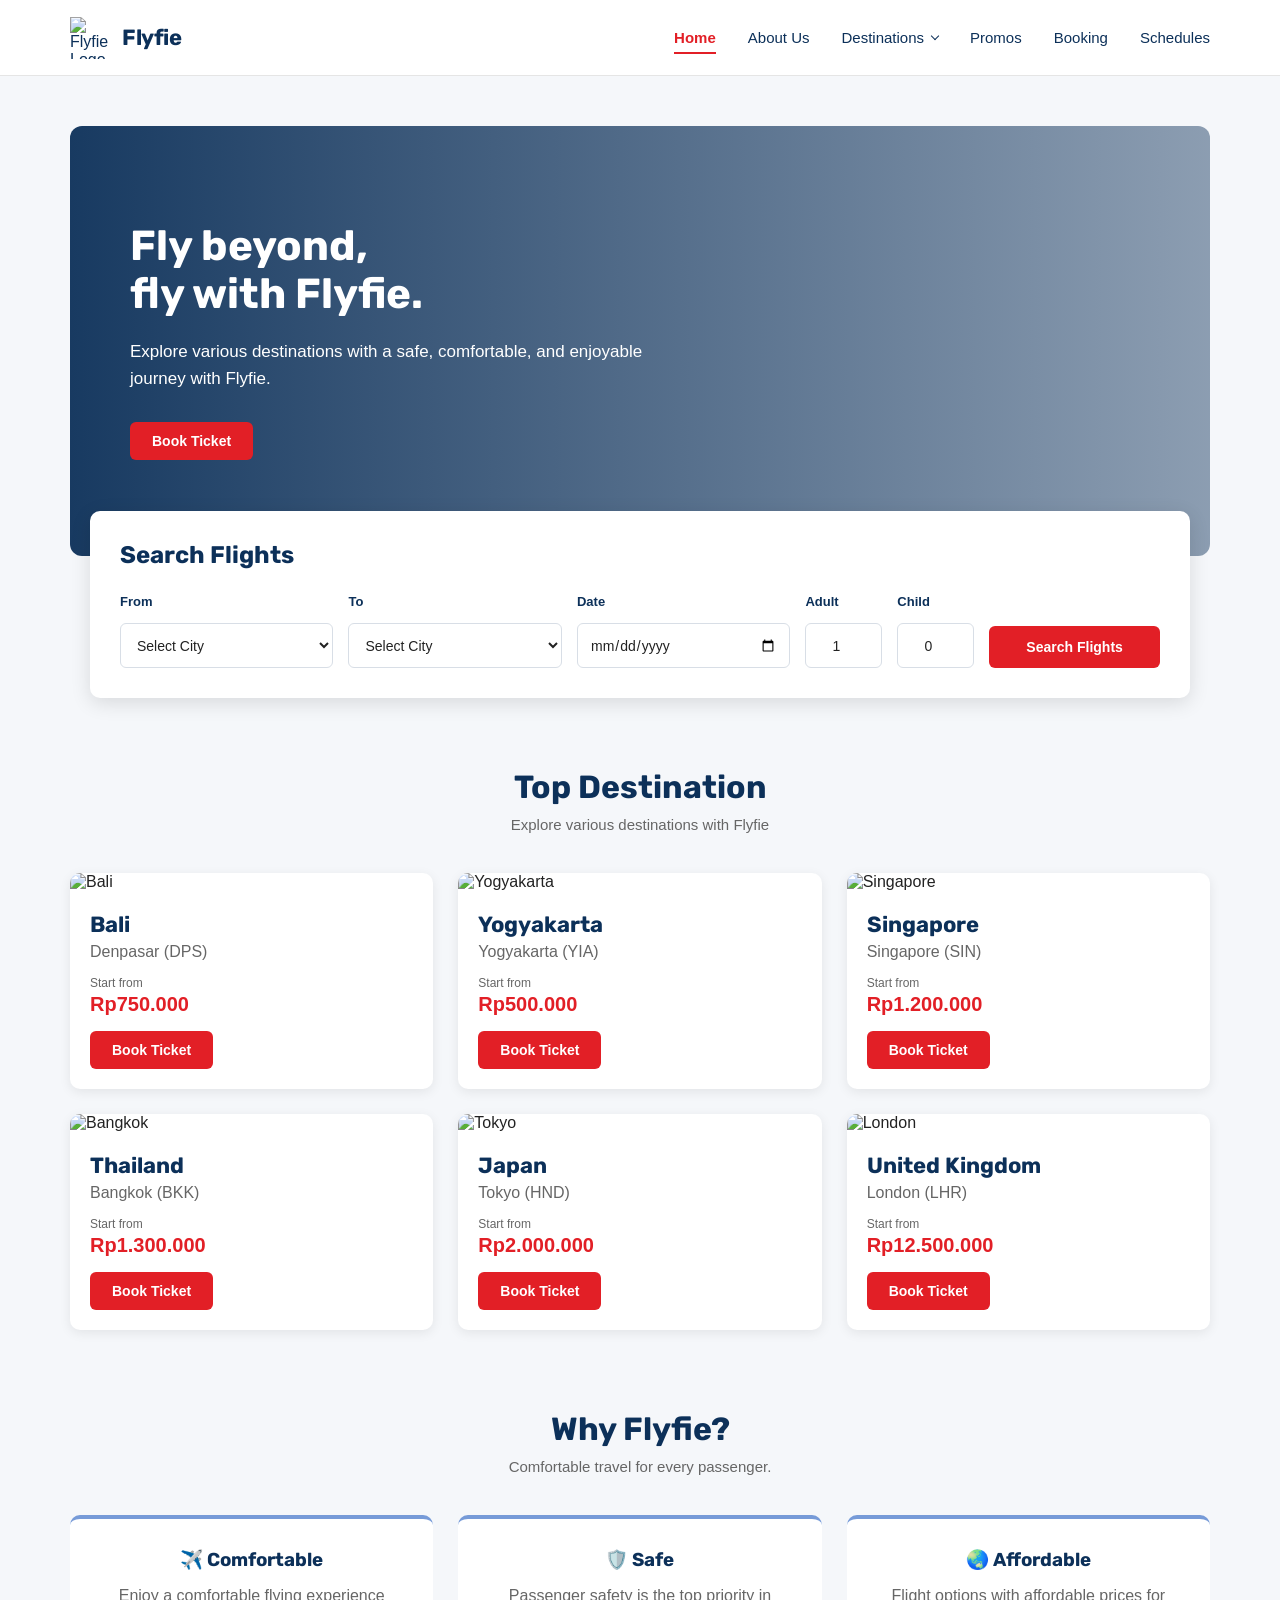
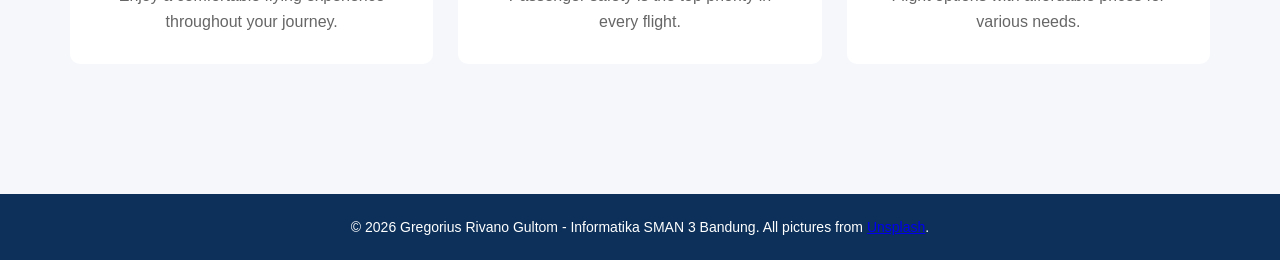
==== index.html @ b2cf72a3 "Add files via upload" ====
<!DOCTYPE html>
<html lang="en">
<head>
    <meta charset="UTF-8">
    <meta name="viewport" content="width=device-width, initial-scale=1.0">
    <title>Flyfie ∙ Your journey partner</title>
    <link rel="stylesheet" href="style.css">
    <link rel="icon" type="image/png" href="images/favicon.png">
</head>
<body>
    <header>
    <nav class="navbar">
        <a href="index.html" class="logo">
            <img src="images/logo.jpeg" alt="Flyfie Logo">
            <h1>Flyfie</h1>
        </a>
        <ul class="nav-links">
            <li>
                <a href="index.html" class="active">Home</a>
            </li>

            <li>
                <a href="profile.html">About Us</a>
            </li>

            <li class="dropdown">

        <a href="destinations.html">
            Destinations <span class="arrow"></span>
        </a>

        <ul class="dropdown-menu">
            <li>
                <a href="domestic.html">Domestic</a>
            </li>

            <li>
                <a href="international.html">International</a>
            </li>
        </ul>

            <li>
                <a href="promos.html">Promos</a>
            </li>

            <li>
                <a href="bookingform.html">Booking</a>
            </li>

            <li>
                <a href="schedule.html">Schedules</a>
            </li>
        </ul>
    </nav>
    </header>

    <main>
    <section class="hero">
        <div class="hero-text">
            <h2>Fly beyond,<br>fly with Flyfie.</h2>
            <p>Explore various destinations with a safe, comfortable, and enjoyable journey with Flyfie.</p>
            <a href="bookingform.html" class="btn">Book Ticket</a>
        </div>
    </section>

    <section class="booking-box">
        <h2>Search Flights</h2>
        <form>
            <div class="form-group">
                <label for="from">From</label>
                <select id="from">
                    <option value="">Select City</option>
                    <optgroup label="Domestic">
                        <option>BDO — Bandung</option>
                        <option>CGK — Jakarta</option>
                        <option>SUB — Surabaya</option>
                        <option>DPS — Denpasar</option>
                        <option>UPG — Makassar</option>
                        <option>KNO — Medan</option>
                        <option>BPN — Balikpapan</option>
                        <option>LOP — Lombok</option>
                        <option>PDG — Padang</option>
                    </optgroup>
                    <optgroup label="International">
                        <option>SIN — Singapore</option>
                        <option>KUL — Kuala Lumpur</option>
                        <option>BKK — Bangkok</option>
                        <option>HND — Tokyo</option>
                        <option>ICN — Seoul</option>
                        <option>SYD — Sydney</option>
                        <option>LHR — London</option>
                        <option>JFK — New York</option>
                        <option>DXB — Dubai</option>
                    </optgroup>
                </select>
            </div>
            <div class="form-group">
                <label for="to">To</label>
                <select id="to">
                    <option value="">Select City</option>
                    <optgroup label="Domestic">
                        <option>BDO — Bandung</option>
                        <option>CGK — Jakarta</option>
                        <option>SUB — Surabaya</option>
                        <option>DPS — Denpasar</option>
                        <option>UPG — Makassar</option>
                        <option>KNO — Medan</option>
                        <option>BPN — Balikpapan</option>
                        <option>LOP — Lombok</option>
                        <option>PDG — Padang</option>
                    </optgroup>
                    <optgroup label="International">
                        <option>SIN — Singapore</option>
                        <option>KUL — Kuala Lumpur</option>
                        <option>BKK — Bangkok</option>
                        <option>HND — Tokyo</option>
                        <option>ICN — Seoul</option>
                        <option>SYD — Sydney</option>
                        <option>LHR — London</option>
                        <option>JFK — New York</option>
                        <option>DXB — Dubai</option>
                    </optgroup>
                </select>
            </div>
            <div class="form-group">
            <label for="date">Date</label>
            <input type="date" id="date">
             </div>

            <div class="form-group passenger">
                <label for="adult">Adult</label>
                <input type="number" id="adult" value="1" min="1">
            </div>

            <div class="form-group passenger">
                <label for="child">Child</label>
                <input type="number" id="child" value="0" min="0">
            </div>

            <button type="submit" class="btn">
                Search Flights
            </button>

        </form>
    </section>

    <section class="destinations">

        <div class="page-title">
            <h2>Top Destination</h2>
            <p>Explore various destinations with Flyfie</p>
        </div>

        <div class="destination-grid">
            <div class="destination-card">
                <img src="images/denpasar.jpg" alt="Bali">
                <div class="card-content">
                    <h3>Bali</h3>
                    <p>Denpasar (DPS)</p>

                    <span>Start from</span>
                    <strong>Rp750.000</strong>

                    <a href="bookingform.html" class="btn">
                        Book Ticket
                    </a>
                </div>
            </div>

            <div class="destination-card">
                <img src="images/yogyakarta.jpg" alt="Yogyakarta">
                <div class="card-content">
                    <h3>Yogyakarta</h3>
                    <p>Yogyakarta (YIA)</p>

                    <span>Start from</span>
                    <strong>Rp500.000</strong>

                    <a href="bookingform.html" class="btn">
                        Book Ticket
                    </a>
                </div>
            </div>
            <div class="destination-card">
                <img src="images/singapore.jpg" alt="Singapore">
                <div class="card-content">
                    <h3>Singapore</h3>
                    <p>Singapore (SIN)</p>

                    <span>Start from</span>
                    <strong>Rp1.200.000</strong>

                    <a href="bookingform.html" class="btn">
                        Book Ticket
                    </a>
                </div>
            </div>

            <div class="destination-card">
                <img src="images/bangkok.jpg" alt="Bangkok">
                <div class="card-content">
                    <h3>Thailand</h3>
                    <p>Bangkok (BKK)</p>

                    <span>Start from</span>
                    <strong>Rp1.300.000</strong>

                    <a href="bookingform.html" class="btn">
                        Book Ticket
                    </a>
                </div>
            </div>

            <div class="destination-card">
                <img src="images/tokyo.jpg" alt="Tokyo">
                <div class="card-content">
                    <h3>Japan</h3>
                    <p>Tokyo (HND)</p>

                    <span>Start from</span>
                    <strong>Rp2.000.000</strong>

                    <a href="bookingform.html" class="btn">
                        Book Ticket
                    </a>
                </div>
            </div>

            <div class="destination-card">
                <img src="images/london.jpg" alt="London">
                <div class="card-content">
                    <h3>United Kingdom</h3>
                    <p>London (LHR)</p>

                    <span>Start from</span>
                    <strong>Rp12.500.000</strong>

                    <a href="bookingform.html" class="btn">
                        Book Ticket
                    </a>
                </div>
            </div>
        </div>        
    </section>

    <section class="why-us">
        <div class="page-title">
            <h2>Why Flyfie?</h2>
            <p>Comfortable travel for every passenger.</p>
        </div>

        <div class="features">
            <div class="feature">
                <h3>✈️ Comfortable</h3>
                <p>
                    Enjoy a comfortable flying experience
                    throughout your journey.
                </p>
            </div>
            <div class="feature">
                <h3>🛡️ Safe</h3>
                <p>
                    Passenger safety is the top priority
                    in every flight.
                </p>
            </div>
            <div class="feature">
                <h3>🌏 Affordable</h3>
                <p>
                    Flight options with affordable prices
                    for various needs.
                </p>
            </div>
        </div>
    </section>
    </main>

    <footer>
        <p>&copy; 2026 Gregorius Rivano Gultom - Informatika SMAN 3 Bandung. All pictures from <a href="https://unsplash.com/" target="_blank">Unsplash</a>.</p>
    </footer>
</body>
</html>
---- style.css ----
/* =========================
   FONT
========================= */

@import url('https://fonts.googleapis.com/css2?family=Rubik:wght@400;500;600;700&display=swap');


/* =========================
   COLOR PALETTE
========================= */

:root {
    --navy: #0C3059;
    --red: #E21F26;
    --blue: #779BD8;
    --white: #FFFFFF;
    --light: #F5F7FA;
    --text: #222222;
    --gray: #666666;
}


/* =========================
   GLOBAL
========================= */

* {
    margin: 0;
    padding: 0;
    box-sizing: border-box;
}

body {
    font-family: Arial, Helvetica, sans-serif;
    background-color: var(--light);
    color: var(--text);
}


/* =========================
   HEADER
========================= */

header {
    width: 100%;
    background-color: var(--white);
    border-bottom: 1px solid #e5e5e5;

    position: sticky;
    top: 0;
    z-index: 1000;
}


/* =========================
   NAVBAR
========================= */

.navbar {
    max-width: 1200px;
    height: 75px;

    margin: auto;
    padding: 0 30px;

    display: flex;
    align-items: center;
    justify-content: space-between;
}


/* =========================
   LOGO
========================= */

.logo {
    display: flex;
    align-items: center;
    gap: 10px;

    text-decoration: none;
    color: var(--navy);
}

.logo img {
    width: 42px;
    height: 42px;
    object-fit: contain;
}

.logo h1 {
    font-family: 'Rubik', sans-serif;
    font-size: 22px;
    font-weight: 700;
    letter-spacing: -0.5px;
}


/* =========================
   NAVIGATION
========================= */

.nav-links {
    display: flex;
    align-items: center;
    gap: 32px;

    list-style: none;
}

.nav-links a {
    position: relative;

    text-decoration: none;
    color: var(--navy);

    font-size: 15px;
    font-weight: 500;

    transition: 0.2s ease;
}

.nav-links a:hover {
    color: var(--red);
}


/* GARIS BAWAH MENU AKTIF */

.nav-links a.active {
    color: var(--red);
    font-weight: 600;
}

.nav-links a.active::after {
    content: "";

    position: absolute;
    left: 0;
    bottom: -8px;

    width: 100%;
    height: 2px;

    background-color: var(--red);
}

/* =========================
   DESTINATION DROPDOWN
========================= */

.dropdown {
    position: relative;
}

.dropdown > a {
    display: flex;
    align-items: center;
    gap: 5px;
}

.arrow {
    width: 6px;
    height: 6px;

    border-right: 1.5px solid currentColor;
    border-bottom: 1.5px solid currentColor;

    transform: rotate(45deg);

    margin-left: 3px;
    margin-top: -3px;

    transition: 0.2s ease;
}

.dropdown:hover .arrow {
    transform: rotate(225deg);
    margin-top: 3px;
}


/* DROPDOWN MENU */

.dropdown-menu {
    position: absolute;

    top: 100%;
    left: 50%;

    transform: translateX(-50%) translateY(10px);

    min-width: 170px;

    background-color: white;

    border-radius: 8px;

    box-shadow: 0 5px 20px rgba(0, 0, 0, 0.12);

    padding: 8px 0;

    list-style: none;

    opacity: 0;
    visibility: hidden;

    transition: 0.2s ease;

    z-index: 1000;
}


/* ITEM DROPDOWN */

.dropdown-menu li {
    width: 100%;
}

.dropdown-menu li a {
    display: block;

    padding: 12px 18px;

    color: var(--navy);

    font-size: 14px;

    text-decoration: none;

    transition: 0.2s ease;
}


/* HOVER ITEM */

.dropdown-menu li a:hover {
    background-color: var(--light);

    color: var(--red);
}


/* TAMPIL SAAT HOVER */

.dropdown:hover .dropdown-menu {
    opacity: 1;
    visibility: visible;

    transform: translateX(-50%) translateY(5px);
}

/* =========================
   BUTTON
========================= */

.btn {
    display: inline-block;

    padding: 11px 22px;

    background-color: var(--red);
    color: var(--white);

    text-decoration: none;
    border: none;
    border-radius: 6px;

    font-size: 14px;
    font-weight: 600;

    cursor: pointer;

    transition: 0.2s ease;
}

.btn:hover {
    background-color: #c9181e;
}


/* =========================
   MAIN
========================= */

main {
    max-width: 1200px;
    margin: auto;
    padding: 50px 30px;
}


/* =========================
   PAGE TITLE
========================= */

.page-title {
    text-align: center;
    margin-bottom: 40px;
}

.page-title h2 {
    font-family: 'Rubik', sans-serif;

    font-size: 32px;
    font-weight: 700;

    color: var(--navy);

    margin-bottom: 10px;
}

.page-title p {
    color: var(--gray);
    font-size: 15px;
}


/* =========================
   FOOTER
========================= */

footer {
    background-color: var(--navy);
    color: var(--white);

    text-align: center;

    padding: 25px;
    margin-top: 50px;
}

footer p {
    font-size: 14px;
}

/* =========================
   HERO
========================= */

.hero {
    min-height: 430px;

    display: flex;
    align-items: center;

    padding: 60px;

    border-radius: 12px;

    background:
        linear-gradient(
            90deg,
            rgba(12, 48, 89, 0.95),
            rgba(12, 48, 89, 0.45)
        ),
        url("../images/hero.jpg");

    background-size: cover;
    background-position: center;
}

.hero-text {
    max-width: 550px;
    color: white;
}

.hero-text h2 {
    font-family: 'Rubik', sans-serif;
    font-size: 42px;
    line-height: 1.15;
    margin-bottom: 20px;
}

.hero-text p {
    font-size: 17px;
    line-height: 1.6;
    margin-bottom: 30px;
}


/* =========================
   BOOKING BOX
========================= */

.booking-box {
    background-color: white;

    max-width: 1100px;
    margin: -45px auto 70px;

    padding: 30px;

    border-radius: 10px;

    box-shadow: 0 5px 20px rgba(0, 0, 0, 0.12);

    position: relative;
}

.booking-box h2 {
    font-family: 'Rubik', sans-serif;
    color: var(--navy);
    margin-bottom: 25px;
}

.booking-box form {
    display: grid;

    grid-template-columns: 1.25fr 1.25fr 1.25fr 0.45fr 0.45fr 1fr;

    gap: 15px;

    align-items: end;
}

.booking-box form .btn {
    width: 100%;
    height: 42px;
}

.form-group {
    display: flex;
    flex-direction: column;
    gap: 7px;
}

.form-group input,
.form-group select {
    width: 100%;
    height: 42px;

    padding: 0 10px;

    border: 1px solid #d5d5d5;
    border-radius: 5px;

    font-family: inherit;
    background-color: white;
}

.form-group label {
    font-size: 13px;
    font-weight: 600;
    color: var(--navy);
}

.form-group input,
.form-group select {
    height: 42px;

    padding: 0 10px;

    border: 1px solid #d5d5d5;
    border-radius: 5px;

    font-family: inherit;
    background-color: white;
}

.passenger input {
    text-align: center;
    padding: 0;
}

/* =========================
   DESTINATIONS
========================= */

.destinations {
    margin-bottom: 80px;
}

.destination-grid {
    display: grid;

    grid-template-columns:
        repeat(3, 1fr);

    gap: 25px;
}

.destination-card {
    background-color: white;

    border-radius: 10px;

    overflow: hidden;

    box-shadow: 0 3px 12px rgba(0, 0, 0, 0.08);

    transition: 0.2s ease;
}

.destination-card:hover {
    transform: translateY(-5px);
}

.destination-card img {
    width: 100%;
    height: 200px;

    object-fit: cover;
}

.card-content {
    padding: 20px;
}

.card-content h3 {
    font-family: 'Rubik', sans-serif;
    color: var(--navy);
    font-size: 22px;
}

.card-content p {
    color: var(--gray);
    margin: 5px 0 15px;
}

.card-content span {
    display: block;
    font-size: 12px;
    color: var(--gray);
}

.card-content strong {
    display: block;

    color: var(--red);

    font-size: 20px;

    margin: 3px 0 15px;
}


/* =========================
   WHY US
========================= */

.why-us {
    margin-bottom: 30px;
}

.features {
    display: grid;

    grid-template-columns:
        repeat(3, 1fr);

    gap: 25px;
}

.feature {
    background-color: white;

    padding: 30px;

    border-radius: 10px;

    text-align: center;

    border-top: 4px solid var(--blue);
}

.feature h3 {
    font-family: 'Rubik', sans-serif;
    color: var(--navy);

    margin-bottom: 12px;
}

.feature p {
    color: var(--gray);
    line-height: 1.6;
}

/* =========================
   ABOUT PAGE
========================= */

.about-header {
    text-align: center;
    padding: 55px 20px;
    margin-bottom: 55px;

    background-color: var(--navy);
    color: white;

    border-radius: 12px;
}

.about-header h2 {
    font-family: 'Rubik', sans-serif;
    font-size: 40px;
    margin-bottom: 10px;
}

.about-header p {
    font-size: 17px;
}


/* INTRO */

.about-intro {
    display: grid;
    grid-template-columns: 1fr 1fr;
    gap: 50px;

    align-items: center;

    margin-bottom: 60px;
}

.about-image img {
    width: 100%;
    height: 350px;

    object-fit: cover;

    border-radius: 12px;
}

.about-text h2 {
    font-family: 'Rubik', sans-serif;
    color: var(--navy);

    font-size: 30px;
    margin-bottom: 20px;
}

.about-text p {
    color: var(--gray);
    line-height: 1.7;

    margin-bottom: 15px;
}


/* COMPANY INFORMATION */

.company-info {
    display: grid;
    grid-template-columns: repeat(4, 1fr);

    gap: 20px;

    margin-bottom: 80px;
}

.info-card {
    background-color: white;

    padding: 25px;

    text-align: center;

    border-radius: 10px;

    border-bottom: 4px solid var(--blue);
}

.info-card h3 {
    font-family: 'Rubik', sans-serif;

    color: var(--navy);

    font-size: 15px;
    margin-bottom: 10px;
}

.info-card p {
    color: var(--red);
    font-weight: 600;
}


/* HUBS */

.hubs {
    margin-bottom: 80px;
}

.hub-grid {
    display: grid;
    grid-template-columns: repeat(4, 1fr);
    gap: 20px;
}

.hub-card {
    background-color: var(--navy);
    color: white;

    text-align: center;

    border-radius: 10px;
    overflow: hidden;
}

.hub-card img {
    width: 100%;
    height: 150px;

    object-fit: cover;
    display: block;
}

.hub-card h3 {
    font-family: 'Rubik', sans-serif;

    color: var(--blue);

    font-size: 28px;

    margin-top: 20px;
    margin-bottom: 5px;
}

.hub-card p {
    font-size: 14px;

    padding-bottom: 25px;
}

/* FLEET */

.fleet {
    margin-bottom: 80px;
    text-align: center;
}

.fleet-highlight {
    display: inline-block;

    background-color: var(--navy);
    color: white;

    padding: 25px 70px;

    border-radius: 12px;

    margin-bottom: 30px;
}

.fleet-highlight h3 {
    font-family: 'Rubik', sans-serif;

    color: var(--blue);

    font-size: 60px;
}

.fleet-highlight p {
    font-size: 15px;
}

.fleet-types {
    display: grid;
    grid-template-columns: repeat(5, 1fr);
    gap: 15px;
}

.fleet-types div {
    background-color: white;

    padding: 20px;

    border-radius: 8px;

    border-top: 3px solid var(--red);
}

.fleet-types h3 {
    font-family: 'Rubik', sans-serif;

    color: var(--navy);

    font-size: 15px;

    margin-bottom: 8px;
}

.fleet-types p {
    color: var(--gray);
    font-size: 14px;
}


/* COMMITMENT */

.commitment {
    max-width: 800px;

    margin: auto;

    text-align: center;
}

.commitment > p {
    color: var(--gray);

    line-height: 1.7;

    font-size: 16px;
}

/* =====================================================
   DESTINATIONS PAGE
===================================================== */


/* =========================
   DESTINATIONS HERO
========================= */

.destinations-hero {
    min-height: 330px;

    margin-bottom: 75px;
    padding: 60px;

    display: flex;
    align-items: center;

    border-radius: 12px;

    background:
        linear-gradient(
            90deg,
            rgba(12, 48, 89, 0.96),
            rgba(12, 48, 89, 0.55)
        ),
        url("../images/hero.jpg");

    background-size: cover;
    background-position: center;
}


.destinations-hero-text {
    max-width: 620px;
    color: var(--white);
}


.destinations-hero-text span {
    display: block;

    color: var(--blue);

    font-size: 13px;
    font-weight: 700;

    letter-spacing: 2px;

    margin-bottom: 12px;
}


.destinations-hero-text h2 {
    font-family: 'Rubik', sans-serif;

    font-size: 44px;
    line-height: 1.15;

    margin-bottom: 16px;
}


.destinations-hero-text p {
    max-width: 540px;

    font-size: 16px;
    line-height: 1.7;
}


/* =========================
   SECTION TITLE
========================= */

.section-title {
    text-align: center;

    margin-bottom: 35px;
}


.section-title h2 {
    font-family: 'Rubik', sans-serif;

    color: var(--navy);

    font-size: 30px;

    margin-bottom: 8px;
}


.section-title p {
    color: var(--gray);

    font-size: 15px;
}


/* =========================
   DESTINATION TYPES
========================= */

.destination-types {
    margin-bottom: 80px;
}


.type-grid {
    display: grid;

    grid-template-columns: repeat(2, 1fr);

    gap: 25px;
}


.type-card {
    position: relative;

    height: 330px;

    overflow: hidden;

    border-radius: 12px;

    text-decoration: none;

    background-color: var(--navy);
}


.type-card img {
    width: 100%;
    height: 100%;

    object-fit: cover;

    transition: transform 0.35s ease;
}


.type-card::after {
    content: "";

    position: absolute;

    inset: 0;

    background:
        linear-gradient(
            180deg,
            rgba(12, 48, 89, 0.05) 20%,
            rgba(12, 48, 89, 0.92) 100%
        );
}


.type-card:hover img {
    transform: scale(1.05);
}


.type-overlay {
    position: absolute;

    z-index: 2;

    left: 30px;
    right: 30px;
    bottom: 28px;

    color: var(--white);
}


.type-overlay span {
    color: var(--blue);

    font-size: 12px;
    font-weight: 700;

    letter-spacing: 1.5px;
}


.type-overlay h3 {
    font-family: 'Rubik', sans-serif;

    font-size: 34px;

    margin: 5px 0 8px;
}


.type-overlay p {
    max-width: 470px;

    font-size: 14px;
    line-height: 1.5;

    margin-bottom: 14px;
}


.type-overlay strong {
    color: var(--white);

    font-size: 14px;
}


/* =========================
   FEATURED DESTINATIONS
========================= */

.featured-destinations {
    margin-bottom: 80px;
}


.featured-grid {
    display: grid;

    grid-template-columns: repeat(3, 1fr);

    gap: 25px;
}


.featured-card {
    background-color: var(--white);

    border-radius: 10px;

    overflow: hidden;

    box-shadow:
        0 3px 12px rgba(0, 0, 0, 0.08);

    transition: 0.2s ease;
}


.featured-card:hover {
    transform: translateY(-5px);
}


.featured-card img {
    width: 100%;
    height: 190px;

    object-fit: cover;

    display: block;
}


.featured-content {
    padding: 20px;
}


.featured-content span {
    display: block;

    color: var(--blue);

    font-size: 11px;
    font-weight: 700;

    letter-spacing: 1px;

    margin-bottom: 7px;
}


.featured-content h3 {
    font-family: 'Rubik', sans-serif;

    color: var(--navy);

    font-size: 23px;

    margin-bottom: 7px;
}


.featured-content p {
    color: var(--gray);

    font-size: 14px;

    line-height: 1.55;
}


/* =========================
   CALL TO ACTION
========================= */

.destination-cta {
    background-color: var(--navy);

    color: var(--white);

    text-align: center;

    border-radius: 12px;

    padding: 55px 30px;

    margin-bottom: 20px;
}


.destination-cta h2 {
    font-family: 'Rubik', sans-serif;

    font-size: 30px;

    margin-bottom: 10px;
}


.destination-cta p {
    font-size: 15px;

    margin-bottom: 25px;

    color: #e9eef5;
}


.destination-cta .btn {
    background-color: var(--red);
}


/* =========================
   RESPONSIVE
========================= */

@media (max-width: 900px) {

    .type-grid {
        grid-template-columns: 1fr;
    }


    .featured-grid {
        grid-template-columns: repeat(2, 1fr);
    }


    .destinations-hero {
        padding: 45px;
    }


    .destinations-hero-text h2 {
        font-size: 38px;
    }

}


@media (max-width: 600px) {

    .destinations-hero {
        min-height: 300px;

        padding: 30px;
    }


    .destinations-hero-text h2 {
        font-size: 32px;
    }


    .destinations-hero-text p {
        font-size: 14px;
    }


    .featured-grid {
        grid-template-columns: 1fr;
    }


    .type-card {
        height: 300px;
    }


    .section-title h2 {
        font-size: 26px;
    }


    .destination-cta {
        padding: 40px 20px;
    }


    .destination-cta h2 {
        font-size: 26px;
    }

}

/* =====================================================
   BOOKING PAGE
   ===================================================== */

.booking-page {
    background: var(--light);
    min-height: 100vh;
}

.booking-title {
    background: linear-gradient(135deg, var(--navy), #174c80);
    color: white;
    text-align: center;
    padding: 55px 20px 75px;
}

.booking-title h1 {
    font-family: 'Rubik', sans-serif;
    font-size: 40px;
    margin-bottom: 8px;
}

.booking-title p {
    opacity: .9;
}


/* ---------- MAIN CONTAINER ---------- */

.booking-section {
    margin-top: -35px;
    padding-bottom: 70px;
}

.booking-container {
    width: min(1050px, calc(100% - 40px));
    margin: auto;
}


/* ---------- STEP INDICATOR ---------- */

.booking-steps {
    display: flex;
    align-items: center;
    justify-content: center;
    margin-bottom: 30px;
}

.booking-step {
    display: flex;
    align-items: center;
    gap: 8px;
    color: #999;
    font-size: 13px;
    font-weight: 600;
}

.booking-step span {
    width: 32px;
    height: 32px;
    border-radius: 50%;
    background: #dfe4ea;
    display: flex;
    align-items: center;
    justify-content: center;
    color: #777;
}

.booking-step.active {
    color: var(--navy);
}

.booking-step.active span {
    background: var(--red);
    color: white;
}

.step-line {
    width: 70px;
    height: 1px;
    background: #d5dbe2;
    margin: 0 12px;
}


/* ---------- BOOKING CARD ---------- */

.booking-card {
    background: white;
    border-radius: 12px;
    padding: 30px;
    margin-bottom: 25px;
    box-shadow: 0 5px 20px rgba(12, 48, 89, .08);
}

.booking-card-header {
    margin-bottom: 25px;
}

.booking-label {
    color: var(--red);
    font-size: 11px;
    font-weight: 800;
    letter-spacing: 1px;
}

.booking-card-header h2 {
    font-family: 'Rubik', sans-serif;
    color: var(--navy);
    font-size: 25px;
    margin: 3px 0;
}

.booking-card-header p {
    color: var(--gray);
    font-size: 14px;
}


/* ---------- TRIP TYPE ---------- */

.trip-type {
    display: flex;
    gap: 10px;
    margin-bottom: 25px;
}

.trip-option {
    border: 1px solid #d9dfe6;
    border-radius: 7px;
    padding: 10px 18px;
    color: var(--gray);
    font-size: 14px;
    font-weight: 600;
}

.trip-option input {
    margin-right: 7px;
}

.trip-option.active {
    border-color: var(--red);
    color: var(--navy);
}


/* ---------- FORM ---------- */

.booking-grid {
    display: grid;
    grid-template-columns: repeat(2, 1fr);
    gap: 20px;
}

.form-group label {
    display: block;
    color: var(--navy);
    font-size: 13px;
    font-weight: 700;
    margin-bottom: 7px;
}

.form-group input,
.form-group select {
    width: 100%;
    height: 45px;
    border: 1px solid #d8dee6;
    border-radius: 6px;
    padding: 0 12px;
    font-family: Arial, sans-serif;
    font-size: 14px;
    color: var(--text);
    background: white;
}

.form-group input:focus,
.form-group select:focus {
    outline: none;
    border-color: var(--blue);
}


/* ---------- PASSENGER ---------- */

.passenger-box {
    border: 1px solid #e0e4e9;
    border-radius: 9px;
    padding: 22px;
}

.passenger-heading {
    display: flex;
    align-items: center;
    justify-content: space-between;
    margin-bottom: 20px;
}

.passenger-heading h3 {
    color: var(--navy);
    font-family: 'Rubik', sans-serif;
    font-size: 18px;
}

.passenger-heading span {
    background: #eef3fa;
    color: var(--navy);
    padding: 5px 12px;
    border-radius: 20px;
    font-size: 12px;
    font-weight: 700;
}

.contact-section {
    margin-top: 25px;
    padding-top: 25px;
    border-top: 1px solid #e3e6ea;
}

.form-note {
    margin-top: 10px;
    font-size: 12px;
    color: var(--gray);
}


/* ---------- EXTRAS ---------- */

.extras-list {
    display: flex;
    flex-direction: column;
    gap: 12px;
}

.extra-item {
    display: grid;
    grid-template-columns: 25px 1fr auto;
    align-items: center;
    gap: 12px;
    border: 1px solid #dfe4e9;
    border-radius: 8px;
    padding: 17px;
}

.extra-item input {
    width: 17px;
    height: 17px;
}

.extra-info h3 {
    color: var(--navy);
    font-size: 15px;
    margin-bottom: 2px;
}

.extra-info p {
    color: var(--gray);
    font-size: 12px;
}

.extra-item strong {
    color: var(--navy);
    font-size: 14px;
}


/* ---------- FLIGHT SUMMARY ---------- */

.summary-box {
    background: var(--light);
    border-radius: 9px;
    padding: 20px;
}

.summary-header {
    display: flex;
    justify-content: space-between;
    color: var(--navy);
    font-size: 13px;
    margin-bottom: 20px;
}

.summary-header span {
    color: var(--red);
    font-weight: 800;
}

.flight-summary {
    display: grid;
    grid-template-columns: 1fr 1fr 1fr;
    align-items: center;
    text-align: center;
}

.flight-summary > div:first-child {
    text-align: left;
}

.flight-summary > div:last-child {
    text-align: right;
}

.flight-summary small,
.flight-summary span {
    display: block;
    color: var(--gray);
    font-size: 12px;
}

.flight-summary strong {
    display: block;
    color: var(--navy);
    font-family: 'Rubik', sans-serif;
    font-size: 25px;
}

.flight-duration {
    text-align: center !important;
}

.flight-duration div {
    width: 80%;
    height: 1px;
    background: #bfc7d0;
    margin: 6px auto;
}

.flight-number {
    border-top: 1px solid #dce2e8;
    margin-top: 18px;
    padding-top: 12px;
    color: var(--gray);
    font-size: 12px;
}


/* ---------- PRICE ---------- */

.price-summary {
    margin-top: 25px;
    border-top: 1px solid #e1e5e9;
}

.price-summary > div {
    display: flex;
    justify-content: space-between;
    padding: 12px 0;
    color: var(--gray);
    font-size: 14px;
}

.price-summary strong {
    color: var(--text);
}

.price-summary .total-price {
    border-top: 1px solid #dce1e6;
    margin-top: 5px;
    padding-top: 17px;
    color: var(--navy);
    font-size: 18px;
    font-weight: 700;
}

.price-summary .total-price strong {
    color: var(--red);
    font-size: 22px;
}


/* ---------- PAYMENT ---------- */

.payment-section {
    margin-top: 25px;
}

.payment-section h3 {
    color: var(--navy);
    font-family: 'Rubik', sans-serif;
    margin-bottom: 15px;
}

.payment-options {
    display: grid;
    grid-template-columns: repeat(3, 1fr);
    gap: 12px;
}

.payment-option {
    border: 1px solid #dce2e8;
    border-radius: 7px;
    padding: 14px;
    font-size: 13px;
    font-weight: 600;
    color: var(--navy);
}

.payment-option input {
    margin-right: 7px;
}


/* ---------- TERMS ---------- */

.terms {
    margin-top: 25px;
    padding: 15px;
    background: var(--light);
    border-radius: 7px;
}

.terms label {
    display: flex;
    gap: 10px;
    color: var(--gray);
    font-size: 12px;
}

.terms input {
    margin-top: 3px;
}


/* ---------- SUBMIT ---------- */

.booking-submit {
    display: flex;
    justify-content: flex-end;
    margin-top: 25px;
}

.btn-book {
    border: none;
    background: var(--red);
    color: white;
    padding: 13px 28px;
    border-radius: 7px;
    font-weight: 700;
    font-size: 14px;
    cursor: pointer;
}

.btn-book:hover {
    opacity: .9;
}


/* ---------- RESPONSIVE ---------- */

@media (max-width: 750px) {

    .booking-grid {
        grid-template-columns: 1fr;
    }

    .booking-steps {
        justify-content: flex-start;
        overflow-x: auto;
    }

    .step-line {
        width: 30px;
    }

    .booking-step p {
        display: none;
    }

    .payment-options {
        grid-template-columns: 1fr;
    }

    .flight-summary strong {
        font-size: 20px;
    }

    .extra-item {
        grid-template-columns: 20px 1fr;
    }

    .extra-item strong {
        grid-column: 2;
    }

}

/* =====================================================
   BOOKING PAGE - SMALL VISUAL FIX
   ===================================================== */

/* Hero tetap seperti layout sebelumnya */
.booking-page .booking-title {
    width: calc(100% - 40px);
    max-width: 1140px;
    margin: 0 auto;

    border-radius: 0 0 0 0; /* sementara, lihat fix di bawah */

    padding: 58px 20px 70px;
}


/* Bikin sudut hero sedikit rounded */
.booking-page .booking-title {
    border-radius: 0 0 8px 8px;
}


/* Steps diturunkan sedikit */
.booking-page .booking-section {
    margin-top: -10px;
}


/* Jarak steps dari hero */
.booking-page .booking-steps {
    padding-top: 12px;
    margin-bottom: 30px;
}

/* =====================================================
   SCHEDULE PAGE
   ===================================================== */

.schedule-page {
    background: var(--light);
    min-height: 100vh;
}


/* ---------- TITLE ---------- */

.schedule-title {
    width: calc(100% - 40px);
    max-width: 1140px;
    margin: 0 auto;

    background: var(--navy);
    color: white;

    text-align: center;

    padding: 55px 20px 65px;

    border-radius: 0 0 8px 8px;
}

.schedule-title h1 {
    color: white;
    font-family: 'Rubik', sans-serif;

    font-size: 40px;
    margin-bottom: 8px;
}

.schedule-title p {
    color: rgba(255,255,255,.85);
    font-size: 15px;
}


/* ---------- SECTION ---------- */

.schedule-section {
    padding: 45px 0 70px;
}

.schedule-container {
    width: min(1050px, calc(100% - 40px));
    margin: 0 auto;
}


/* ---------- SEARCH CARD ---------- */

.schedule-search {
    background: white;

    border-radius: 12px;

    padding: 27px 30px;

    box-shadow:
        0 5px 20px rgba(12,48,89,.07);

    margin-bottom: 35px;
}

.schedule-search-header {
    margin-bottom: 22px;
}

.schedule-label {
    display: block;

    color: var(--red);

    font-size: 11px;
    font-weight: 800;

    letter-spacing: 1px;

    margin-bottom: 3px;
}

.schedule-search-header h2 {
    color: var(--navy);

    font-family: 'Rubik', sans-serif;

    font-size: 25px;

    margin-bottom: 3px;
}

.schedule-search-header p {
    color: var(--gray);

    font-size: 14px;
}


/* ---------- FILTER ---------- */

.schedule-filter {
    display: grid;

    grid-template-columns:
        1fr
        1fr
        1fr
        auto;

    gap: 15px;

    align-items: end;
}

.schedule-form-group label {
    display: block;

    color: var(--navy);

    font-size: 13px;
    font-weight: 700;

    margin-bottom: 7px;
}

.schedule-form-group input,
.schedule-form-group select {
    width: 100%;
    height: 44px;

    border: 1px solid #d8dee6;

    border-radius: 6px;

    padding: 0 12px;

    background: white;

    color: var(--text);

    font-size: 14px;
}

.schedule-form-group input:focus,
.schedule-form-group select:focus {
    outline: none;
    border-color: var(--blue);
}

.schedule-search-btn {
    height: 44px;

    border: none;
    border-radius: 6px;

    padding: 0 24px;

    background: var(--red);
    color: white;

    font-size: 14px;
    font-weight: 700;

    cursor: pointer;
}

.schedule-search-btn:hover {
    opacity: .9;
}


/* ---------- DATE HEADING ---------- */

.schedule-date-heading {
    display: flex;

    align-items: end;
    justify-content: space-between;

    margin-bottom: 15px;
}

.schedule-date-heading span {
    color: var(--red);

    font-size: 11px;
    font-weight: 800;

    letter-spacing: 1px;
}

.schedule-date-heading h2 {
    color: var(--navy);

    font-family: 'Rubik', sans-serif;

    font-size: 26px;

    margin-top: 3px;
}

.schedule-date-heading p {
    color: var(--gray);

    font-size: 12px;
}


/* ---------- TABLE ---------- */

.schedule-table-card {
    background: white;

    border: 1px solid #e1e5ea;

    border-radius: 10px;

    overflow-x: auto;

    box-shadow:
        0 4px 15px rgba(12,48,89,.05);
}

.schedule-table {
    width: 100%;

    border-collapse: collapse;

    min-width: 850px;
}

.schedule-table thead {
    background: var(--navy);
}

.schedule-table th {
    color: white;

    text-align: left;

    padding: 14px 17px;

    font-size: 12px;
    font-weight: 700;
}

.schedule-table td {
    padding: 16px 17px;

    border-bottom: 1px solid #e7eaee;

    color: var(--gray);

    font-size: 13px;
}

.schedule-table tbody tr:last-child td {
    border-bottom: none;
}

.schedule-table tbody tr:hover {
    background: #fafbfd;
}


/* ---------- FLIGHT ---------- */

.flight-code {
    color: var(--navy);

    font-family: 'Rubik', sans-serif;

    font-size: 14px;
}

.airport strong {
    display: block;

    color: var(--navy);

    font-size: 14px;
}

.airport span {
    display: block;

    color: var(--gray);

    font-size: 11px;

    margin-top: 2px;
}

.schedule-table td > strong {
    color: var(--navy);

    font-size: 14px;
}


/* ---------- STATUS ---------- */

.flight-status {
    display: inline-block;

    background: #eef5ff;

    color: var(--navy);

    padding: 5px 10px;

    border-radius: 20px;

    font-size: 11px;
    font-weight: 700;

    white-space: nowrap;
}


/* ---------- INFORMATION ---------- */

.schedule-info {
    display: grid;

    grid-template-columns: 1fr 1fr;

    gap: 18px;

    margin-top: 22px;
}

.schedule-info-item {
    display: flex;

    gap: 13px;

    background: white;

    border: 1px solid #e1e5ea;

    border-radius: 9px;

    padding: 18px;
}

.info-icon {
    width: 30px;
    height: 30px;

    flex-shrink: 0;

    display: flex;
    align-items: center;
    justify-content: center;

    border-radius: 50%;

    background: #eef3fa;

    color: var(--navy);

    font-weight: 800;
    font-size: 13px;
}

.schedule-info-item h3 {
    color: var(--navy);

    font-family: 'Rubik', sans-serif;

    font-size: 14px;

    margin-bottom: 3px;
}

.schedule-info-item p {
    color: var(--gray);

    font-size: 12px;

    line-height: 1.5;
}


/* ---------- RESPONSIVE ---------- */

@media (max-width: 850px) {

    .schedule-filter {
        grid-template-columns: 1fr 1fr;
    }

    .schedule-search-btn {
        width: 100%;
    }

    .schedule-info {
        grid-template-columns: 1fr;
    }

}

@media (max-width: 600px) {

    .schedule-title {
        width: calc(100% - 30px);

        padding: 45px 15px 55px;
    }

    .schedule-title h1 {
        font-size: 32px;
    }

    .schedule-container {
        width: calc(100% - 30px);
    }

    .schedule-search {
        padding: 22px;
    }

    .schedule-filter {
        grid-template-columns: 1fr;
    }

    .schedule-date-heading {
        display: block;
    }

    .schedule-date-heading p {
        margin-top: 5px;
    }

}

/* =====================================================
   PROMOS PAGE
   ===================================================== */

.promos-page {
    background: var(--light);
    min-height: 100vh;
}


/* ---------- PAGE TITLE ---------- */

.promos-title {
    width: calc(100% - 40px);
    max-width: 1140px;
    margin: 0 auto;

    background: var(--navy);
    color: white;

    text-align: center;

    padding: 55px 20px 65px;

    border-radius: 0 0 8px 8px;
}

.promos-title h1 {
    color: white;

    font-family: 'Rubik', sans-serif;

    font-size: 40px;

    margin-bottom: 8px;
}

.promos-title p {
    color: rgba(255,255,255,.85);

    font-size: 15px;
}


/* ---------- MAIN SECTION ---------- */

.promos-section {
    padding: 45px 0 70px;
}

.promos-container {
    width: min(1050px, calc(100% - 40px));
    margin: 0 auto;
}


/* =====================================================
   FEATURED PROMO
   ===================================================== */

.promo-featured {
    display: grid;

    grid-template-columns: 1.2fr .8fr;

    min-height: 300px;

    overflow: hidden;

    border-radius: 12px;

    background: var(--red);

    color: white;

    margin-bottom: 50px;

    box-shadow:
        0 7px 25px rgba(12,48,89,.10);
}


/* ---------- FEATURED CONTENT ---------- */

.promo-featured-content {
    padding: 40px 45px;
}

.promo-badge {
    display: inline-block;

    background: rgba(255,255,255,.16);

    border: 1px solid rgba(255,255,255,.35);

    padding: 6px 12px;

    border-radius: 20px;

    font-size: 10px;
    font-weight: 800;

    letter-spacing: 1px;
}

.promo-featured-content h2 {
    font-family: 'Rubik', sans-serif;

    font-size: 36px;

    margin: 15px 0 8px;
}

.promo-featured-content > p {
    max-width: 500px;

    color: rgba(255,255,255,.9);

    font-size: 14px;

    line-height: 1.6;
}


/* ---------- FEATURED DETAILS ---------- */

.promo-featured-details {
    display: flex;

    gap: 35px;

    margin: 25px 0;
}

.promo-featured-details div {
    display: flex;
    flex-direction: column;
}

.promo-featured-details span {
    font-size: 9px;

    letter-spacing: 1px;

    opacity: .8;
}

.promo-featured-details strong {
    font-family: 'Rubik', sans-serif;

    font-size: 27px;
}

.promo-featured-details small {
    font-size: 10px;

    opacity: .85;
}


/* ---------- BUTTON ---------- */

.promo-btn {
    border: none;

    background: white;
    color: var(--red);

    padding: 11px 22px;

    border-radius: 6px;

    font-size: 13px;
    font-weight: 700;

    cursor: pointer;
}

.promo-btn:hover {
    opacity: .9;
}


/* ---------- FEATURED VISUAL ---------- */

.promo-featured-visual {
    position: relative;

    overflow: hidden;

    background: var(--navy);

    display: flex;

    align-items: center;
    justify-content: center;
}

.promo-plane {
    position: relative;

    z-index: 2;

    font-size: 85px;

    transform: rotate(-12deg);
}

.promo-circle {
    position: absolute;

    border-radius: 50%;

    border: 1px solid rgba(255,255,255,.15);
}

.circle-one {
    width: 270px;
    height: 270px;
}

.circle-two {
    width: 190px;
    height: 190px;
}

.promo-route {
    position: absolute;

    bottom: 25px;
    left: 0;
    right: 0;

    display: flex;

    align-items: center;
    justify-content: center;

    gap: 12px;

    font-size: 10px;

    letter-spacing: 1px;

    opacity: .9;
}

.promo-route span {
    font-size: 15px;
}


/* =====================================================
   PROMO HEADING
   ===================================================== */

.promo-section-heading {
    display: flex;

    align-items: end;
    justify-content: space-between;

    margin-bottom: 20px;
}

.promo-section-heading > div > span {
    color: var(--red);

    font-size: 11px;
    font-weight: 800;

    letter-spacing: 1px;
}

.promo-section-heading h2 {
    color: var(--navy);

    font-family: 'Rubik', sans-serif;

    font-size: 27px;

    margin-top: 4px;
}

.promo-section-heading > p {
    color: var(--gray);

    font-size: 12px;
}


/* =====================================================
   PROMO GRID
   ===================================================== */

.promo-grid {
    display: grid;

    grid-template-columns: repeat(3, 1fr);

    gap: 20px;
}


/* ---------- CARD ---------- */

.promo-card {
    background: white;

    border-radius: 10px;

    overflow: hidden;

    border: 1px solid #e1e5ea;

    box-shadow:
        0 4px 15px rgba(12,48,89,.05);

    transition: transform .2s ease,
                box-shadow .2s ease;
}

.promo-card:hover {
    transform: translateY(-3px);

    box-shadow:
        0 8px 20px rgba(12,48,89,.10);
}


/* ---------- CARD TOP ---------- */

.promo-card-top {
    height: 125px;

    padding: 20px;

    color: white;

    display: flex;

    flex-direction: column;

    justify-content: center;

    position: relative;

    overflow: hidden;
}

.promo-card-top::after {
    content: "";

    position: absolute;

    width: 120px;
    height: 120px;

    border: 1px solid rgba(255,255,255,.2);

    border-radius: 50%;

    right: -35px;
    top: -40px;
}

.promo-card-top span {
    font-size: 10px;

    font-weight: 800;

    letter-spacing: 1px;
}

.promo-card-top strong {
    font-family: 'Rubik', sans-serif;

    font-size: 34px;

    line-height: 1;
}

.promo-card-top small {
    font-size: 10px;
}


/* Different promo sections */

.domestic-promo {
    background: var(--navy);
}

.international-promo {
    background: #315b91;
}

.family-promo {
    background: #5578aa;
}

.weekend-promo {
    background: var(--red);
}

.business-promo {
    background: #183d67;
}

.limited-promo {
    background: #779bd8;
}


/* ---------- CARD CONTENT ---------- */

.promo-card-content {
    padding: 20px;
}

.promo-card-label {
    color: var(--red);

    font-size: 9px;
    font-weight: 800;

    letter-spacing: 1px;
}

.promo-card-content h3 {
    color: var(--navy);

    font-family: 'Rubik', sans-serif;

    font-size: 19px;

    margin: 5px 0 7px;
}

.promo-card-content > p {
    color: var(--gray);

    font-size: 12px;

    line-height: 1.5;

    min-height: 55px;
}


/* ---------- CODE ---------- */

.promo-code {
    display: flex;

    align-items: center;
    justify-content: space-between;

    background: var(--light);

    border: 1px dashed #cbd3dc;

    border-radius: 5px;

    padding: 9px 11px;

    margin: 15px 0;
}

.promo-code span {
    color: var(--gray);

    font-size: 9px;

    font-weight: 700;

    letter-spacing: .5px;
}

.promo-code strong {
    color: var(--navy);

    font-size: 12px;

    letter-spacing: 1px;
}


/* ---------- CARD FOOTER ---------- */

.promo-card-footer {
    display: flex;

    justify-content: space-between;

    align-items: center;

    padding-top: 13px;

    border-top: 1px solid #e5e8ec;
}

.promo-card-footer span {
    color: #888;

    font-size: 9px;
}

.promo-card-footer a {
    color: var(--red);

    font-size: 10px;

    font-weight: 700;

    text-decoration: none;
}


/* =====================================================
   TERMS
   ===================================================== */

.promo-terms {
    display: flex;

    gap: 13px;

    background: white;

    border: 1px solid #e1e5ea;

    border-radius: 9px;

    padding: 18px;

    margin-top: 30px;
}

.promo-terms-icon {
    width: 30px;
    height: 30px;

    flex-shrink: 0;

    display: flex;

    align-items: center;
    justify-content: center;

    border-radius: 50%;

    background: #eef3fa;

    color: var(--navy);

    font-weight: 800;
}

.promo-terms h3 {
    color: var(--navy);

    font-family: 'Rubik', sans-serif;

    font-size: 14px;

    margin-bottom: 4px;
}

.promo-terms p {
    color: var(--gray);

    font-size: 11px;

    line-height: 1.5;
}


/* =====================================================
   RESPONSIVE
   ===================================================== */

@media (max-width: 850px) {

    .promo-featured {
        grid-template-columns: 1fr;
    }

    .promo-featured-visual {
        min-height: 220px;
    }

    .promo-grid {
        grid-template-columns: repeat(2, 1fr);
    }

}


@media (max-width: 600px) {

    .promos-title {
        width: calc(100% - 30px);

        padding: 45px 15px 55px;
    }

    .promos-title h1 {
        font-size: 32px;
    }

    .promos-container {
        width: calc(100% - 30px);
    }

    .promo-featured-content {
        padding: 30px 25px;
    }

    .promo-featured-content h2 {
        font-size: 29px;
    }

    .promo-grid {
        grid-template-columns: 1fr;
    }

    .promo-section-heading {
        display: block;
    }

    .promo-section-heading > p {
        margin-top: 5px;
    }

}
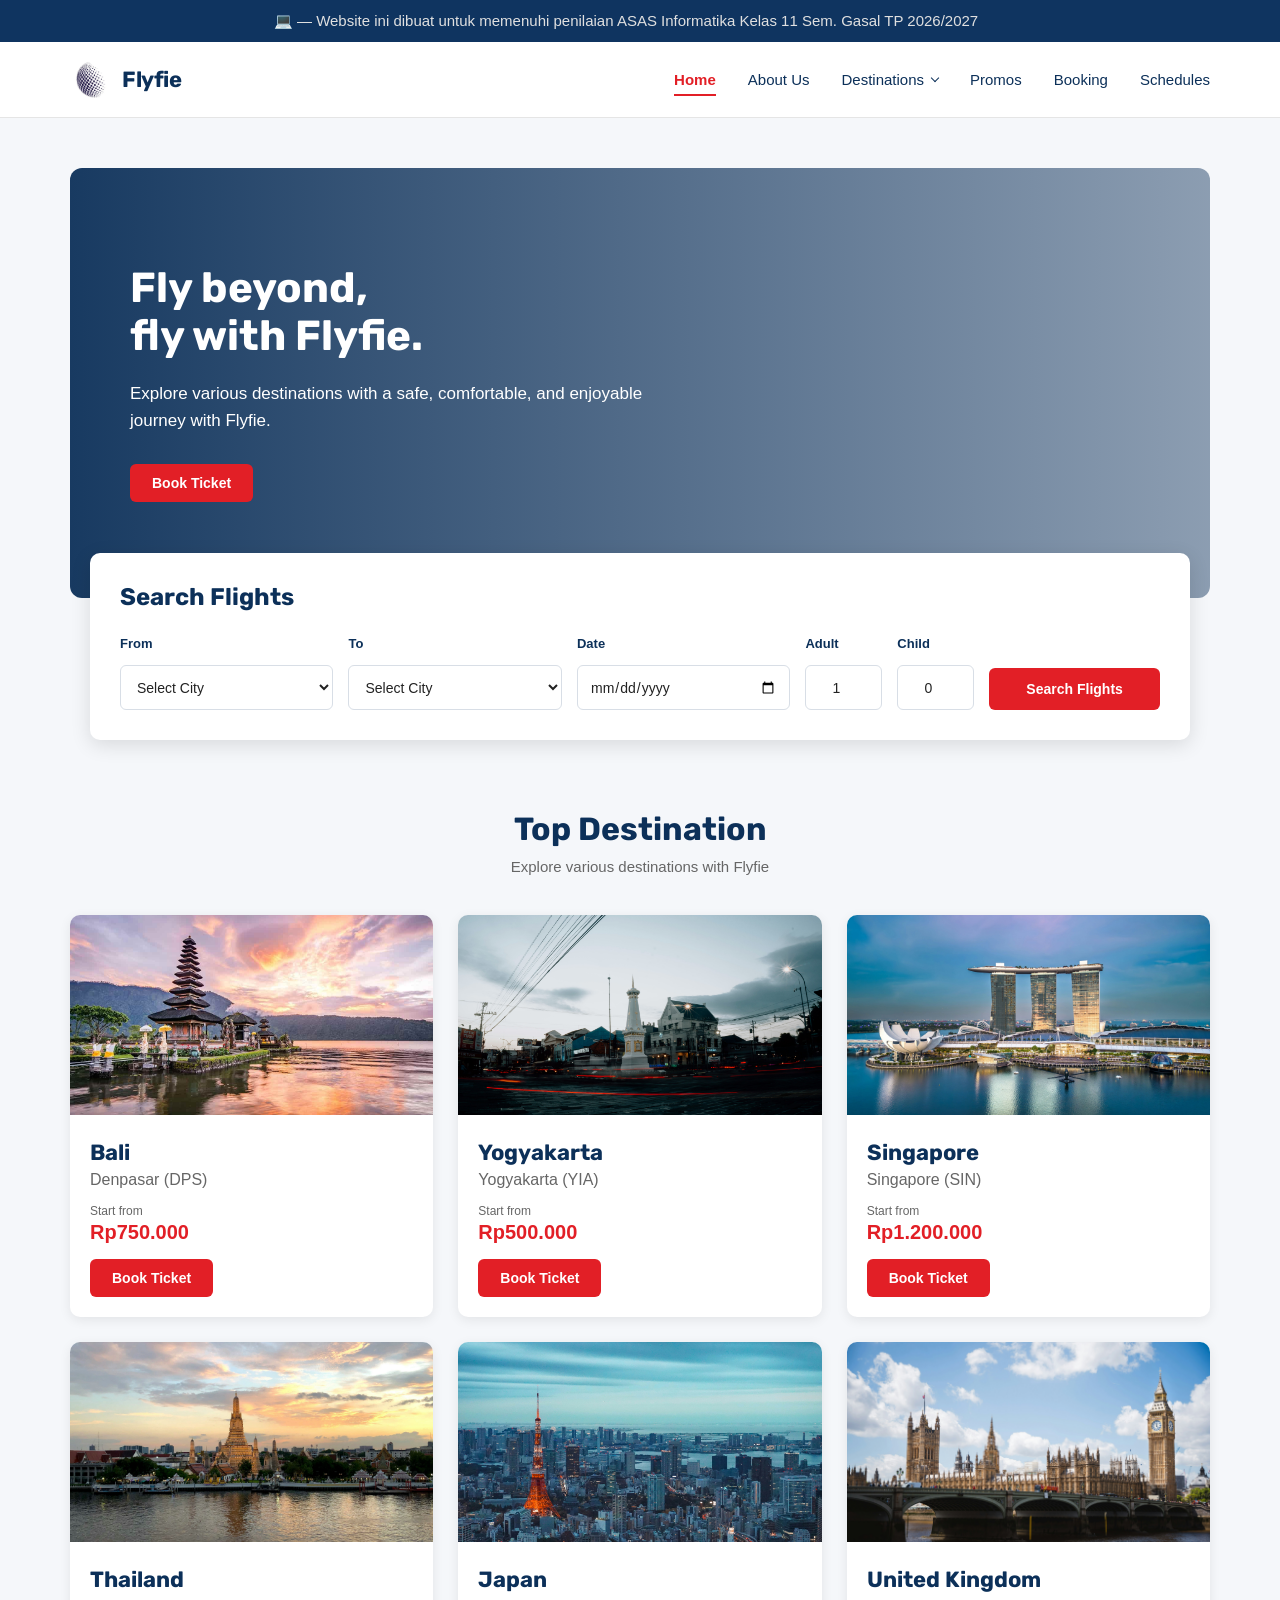
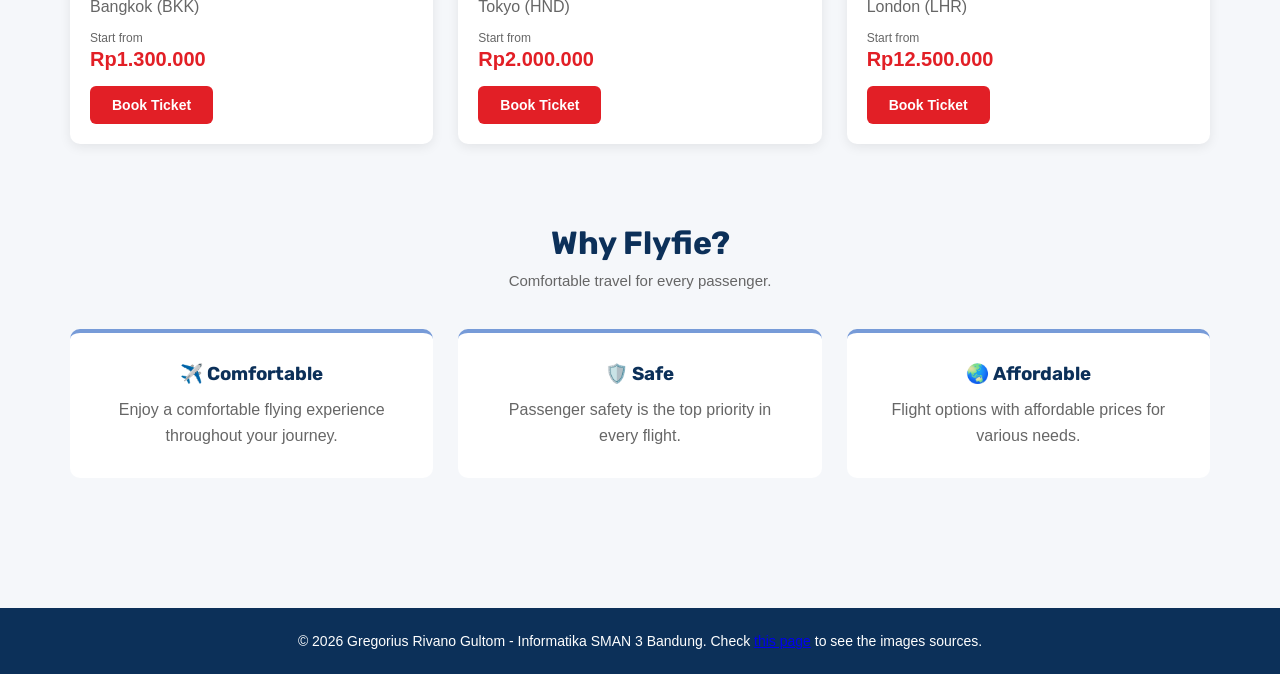
==== commit ffeb33be: "Add files via upload" ====
--- a/index.html
+++ b/index.html
@@ -7,7 +7,22 @@
     <link rel="stylesheet" href="style.css">
     <link rel="icon" type="image/png" href="images/favicon.png">
 </head>
+
 <body>
+    <div id="announce-bar" style="
+        background-color: #0f3460;
+        color: #e0e0e0;
+        text-align: center;
+        padding: 12px 48px 12px 20px;
+        font-family: -apple-system, BlinkMacSystemFont, 'Segoe UI', Roboto, sans-serif;
+        font-size: 15px;
+        position: relative;
+        width: 100%;
+        z-index: 1;
+        box-sizing: border-box;">
+        💻 &mdash; Website ini dibuat untuk memenuhi penilaian ASAS Informatika Kelas 11 Sem. Gasal TP 2026/2027
+    </div>
+
     <header>
     <nav class="navbar">
         <a href="index.html" class="logo">
@@ -276,7 +291,7 @@
     </main>
 
     <footer>
-        <p>&copy; 2026 Gregorius Rivano Gultom - Informatika SMAN 3 Bandung. All pictures from <a href="https://unsplash.com/" target="_blank">Unsplash</a>.</p>
+        <p>&copy; 2026 Gregorius Rivano Gultom - Informatika SMAN 3 Bandung. Check <a href="sources.html" target="_blank">this page</a> to see the images sources.</p>
     </footer>
 </body>
 </html>
